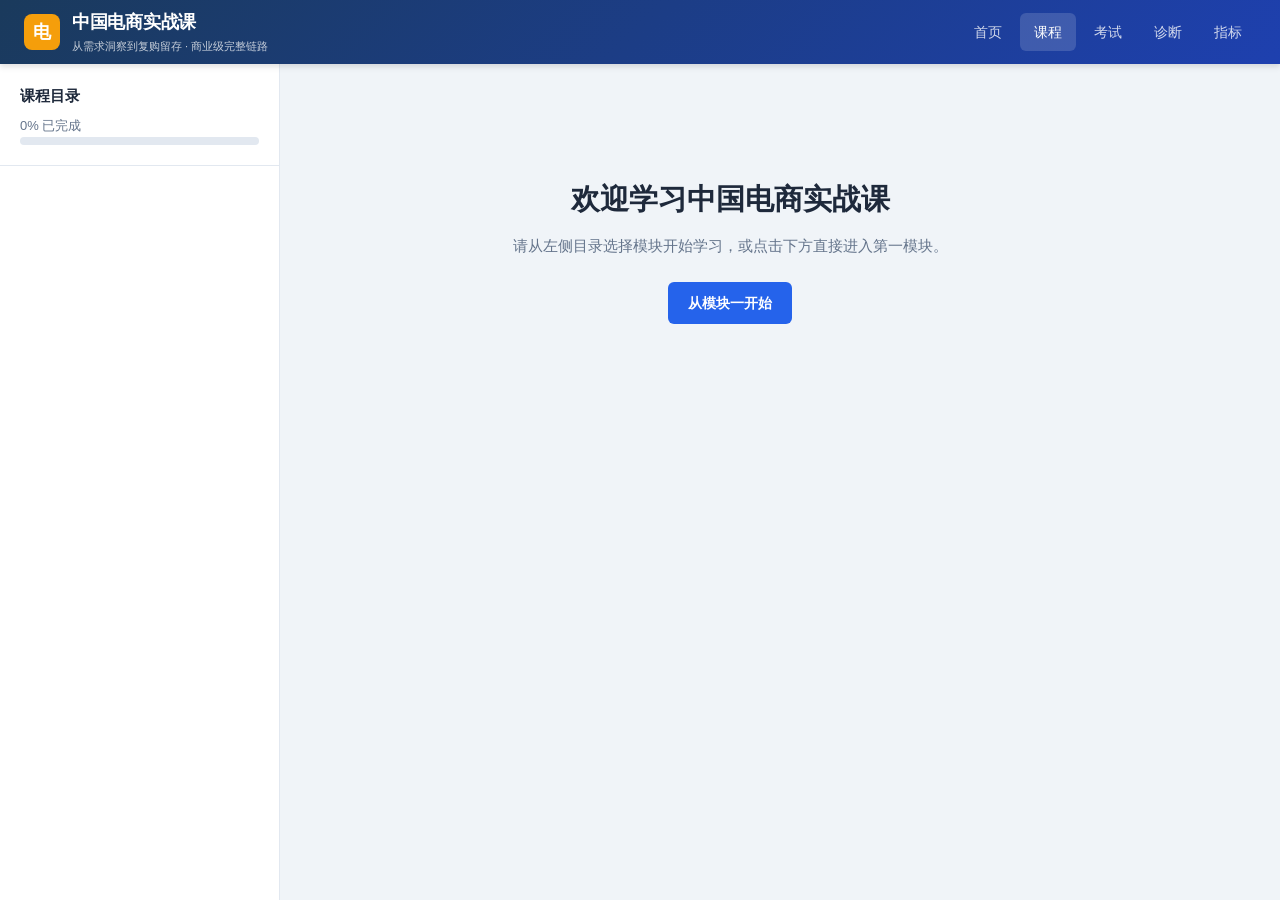
==== course.html @ 891963c9 "Initial commit: 中国电商实战课 v3 - 5页静态网站（首页/课程/考试/诊断/指标速查） - 10模块完整课程，覆盖需求洞察到复购留存 - 160道题库，三级难度，自适应考试系统 -" ====
<!DOCTYPE html>
<html lang="zh-CN">
<head>
<meta charset="UTF-8">
<meta name="viewport" content="width=device-width, initial-scale=1.0">
<title>课程内容 — 中国电商实战课</title>
<link rel="stylesheet" href="css/styles.css">
</head>
<body>

<header id="header">
  <div class="logo">
    <div class="logo-icon">电</div>
    <div>
      <h1>中国电商实战课</h1>
      <div class="tagline">从需求洞察到复购留存 · 商业级完整链路</div>
    </div>
  </div>
  <nav class="nav">
    <a href="index.html" class="nav-link">首页</a>
    <a href="course.html" class="nav-link active">课程</a>
    <a href="exam.html" class="nav-link">考试</a>
    <a href="diagnose.html" class="nav-link">诊断</a>
    <a href="metrics.html" class="nav-link">指标</a>
  </nav>
</header>

<div class="course-layout">
  <!-- SIDEBAR -->
  <aside class="course-sidebar" id="sidebar">
    <div class="sidebar-header">
      <h3>课程目录</h3>
      <div class="sidebar-progress">
        <span class="global-progress-num">0%</span> 已完成
        <div class="progress-bar-wrap"><div class="progress-bar-fill global-progress-bar" style="width:0%"></div></div>
      </div>
    </div>
    <div id="toc-list" class="toc-list"></div>
  </aside>

  <!-- MAIN CONTENT -->
  <main class="course-main" id="course-main">
    <div id="content-area">
      <!-- JS will render content here -->
      <div class="welcome-screen">
        <h2>欢迎学习中国电商实战课</h2>
        <p>请从左侧目录选择模块开始学习，或点击下方直接进入第一模块。</p>
        <a href="course.html?module=1" class="btn-primary">从模块一开始</a>
      </div>
    </div>
  </main>
</div>

<script src="js/courseData.js"></script>
<script src="js/examData.js"></script>
<script src="js/app.js"></script>
<script>
// ── TOC 渲染 ─────────────────────────────────────────────
function renderTOC(activeModuleId, activeSectionIdx) {
  const p = loadProgress();
  const toc = document.getElementById('toc-list');
  if (!toc) return;
  toc.innerHTML = getAllModules().map(m => {
    const pct = getModuleProgress(m.id);
    const isActive = m.id === activeModuleId;
    const isWeak = p.weakModules.includes(m.id);
    return `
    <div class="toc-module ${isActive ? 'active' : ''}">
      <div class="toc-module-header" onclick="loadModule(${m.id})">
        <span class="toc-icon">${m.icon}</span>
        <span class="toc-title">模块${m.id}：${m.title}</span>
        ${isWeak ? '<span class="toc-badge-weak">弱</span>' : ''}
        ${pct === 100 ? '<span class="toc-badge-done">✓</span>' : `<span class="toc-pct">${pct}%</span>`}
      </div>
      ${isActive ? `
      <div class="toc-sections">
        ${m.sections.map((s, i) => {
          const read = p.sectionsRead[`${m.id}-${i}`];
          return `<div class="toc-section ${i === activeSectionIdx ? 'active' : ''} ${read ? 'read' : ''}" onclick="loadSection(${m.id}, ${i})">
            ${read ? '✓' : '○'} ${s.title}
          </div>`;
        }).join('')}
      </div>` : ''}
    </div>`;
  }).join('');
}

// ── 模块渲染 ──────────────────────────────────────────────
function loadModule(moduleId, sectionIdx = 0) {
  const m = getModule(moduleId);
  if (!m) return;
  history.pushState({}, '', `course.html?module=${moduleId}&section=${sectionIdx}`);
  loadSection(moduleId, sectionIdx);
}

function loadSection(moduleId, sectionIdx) {
  const m = getModule(moduleId);
  if (!m) return;
  history.pushState({}, '', `course.html?module=${moduleId}&section=${sectionIdx}`);
  const section = m.sections[sectionIdx];
  if (!section) return;

  markSectionRead(moduleId, sectionIdx);
  renderTOC(moduleId, sectionIdx);

  const p = loadProgress();
  const prevSec = sectionIdx > 0 ? sectionIdx - 1 : null;
  const nextSec = sectionIdx < m.sections.length - 1 ? sectionIdx + 1 : null;
  const prevMod = moduleId > 1 ? moduleId - 1 : null;
  const nextMod = moduleId < 10 ? moduleId + 1 : null;

  const area = document.getElementById('content-area');
  area.innerHTML = `
    <div class="module-breadcrumb">
      <a href="index.html">首页</a> › <span onclick="loadModule(${moduleId})" style="cursor:pointer">${m.icon} 模块${moduleId}：${m.title}</span> › ${section.title}
    </div>

    <div class="module-header" style="border-left:4px solid ${m.color}">
      <h1>${m.icon} 模块${m.id}：${m.title}</h1>
      <p class="module-summary">${m.summary}</p>
      <div class="module-meta">
        <span>⏱ ${m.estimatedMinutes}分钟</span>
        <span>📋 ${m.sections.length}节</span>
        <span>进度：${getModuleProgress(moduleId)}%</span>
      </div>
    </div>

    <div class="section-nav-tabs">
      ${m.sections.map((s, i) => `
        <button class="section-tab ${i === sectionIdx ? 'active' : ''} ${p.sectionsRead[moduleId+'-'+i] ? 'read' : ''}"
          onclick="loadSection(${moduleId}, ${i})">${i+1}. ${s.title.split('：').pop() || s.title}</button>
      `).join('')}
    </div>

    <div class="section-content">
      <h2 class="section-heading">${section.title}</h2>
      ${section.content}
    </div>

    ${m.keyMetrics && sectionIdx === m.sections.length - 1 ? `
    <div class="module-metrics">
      <h3>📊 本模块关键指标</h3>
      <div class="metrics-grid">
        ${m.keyMetrics.map(metric => `
          <div class="metric-card">
            <div class="metric-name">${metric.name}</div>
            <div class="metric-benchmark">${metric.benchmark}</div>
            <div class="metric-meaning">${metric.meaning}</div>
          </div>`).join('')}
      </div>
    </div>

    <div class="module-pitfalls">
      <h3>⚠️ 常见误区</h3>
      <ul>
        ${m.pitfalls.map(p => `<li>${p}</li>`).join('')}
      </ul>
    </div>` : ''}

    <div class="section-footer">
      <div class="nav-prev">
        ${prevSec !== null
          ? `<button class="btn-secondary" onclick="loadSection(${moduleId}, ${prevSec})">← ${m.sections[prevSec].title}</button>`
          : prevMod !== null
          ? `<button class="btn-secondary" onclick="loadModule(${prevMod})">← 模块${prevMod}</button>`
          : ''}
      </div>
      <div class="nav-next">
        ${nextSec !== null
          ? `<button class="btn-primary" onclick="loadSection(${moduleId}, ${nextSec})">${m.sections[nextSec].title} →</button>`
          : nextMod !== null
          ? `<button class="btn-primary" onclick="loadModule(${nextMod})">模块${nextMod} →</button>`
          : `<a href="exam.html" class="btn-accent">课程学完了！去考试 →</a>`}
      </div>
    </div>`;

  window.scrollTo(0, 0);
}

// ── 初始化 ────────────────────────────────────────────────
document.addEventListener('DOMContentLoaded', () => {
  const params = new URLSearchParams(window.location.search);
  const moduleId = parseInt(params.get('module')) || null;
  const sectionIdx = parseInt(params.get('section')) || 0;

  if (moduleId) {
    loadSection(moduleId, sectionIdx);
  } else {
    renderTOC(null, null);
  }
});
</script>
</body>
</html>
---- css/styles.css ----
/* ===== BASE RESET & VARIABLES ===== */
:root {
  --primary: #1a3a5c;
  --primary-light: #2563eb;
  --accent: #f59e0b;
  --accent2: #10b981;
  --bg: #f0f4f8;
  --surface: #ffffff;
  --surface2: #f8fafc;
  --border: #e2e8f0;
  --text: #1e293b;
  --text-muted: #64748b;
  --text-light: #94a3b8;
  --danger: #ef4444;
  --success: #10b981;
  --warning: #f59e0b;
  --shadow: 0 1px 3px rgba(0,0,0,0.1), 0 1px 2px rgba(0,0,0,0.06);
  --shadow-md: 0 4px 6px rgba(0,0,0,0.07), 0 2px 4px rgba(0,0,0,0.05);
  --shadow-lg: 0 10px 15px rgba(0,0,0,0.1), 0 4px 6px rgba(0,0,0,0.05);
  --radius: 10px;
  --radius-sm: 6px;
  --radius-lg: 16px;
  --font: -apple-system, 'PingFang SC', 'Microsoft YaHei', 'Noto Sans SC', sans-serif;
  --mono: 'Cascadia Code', 'Fira Code', Consolas, monospace;
}

* { box-sizing: border-box; margin: 0; padding: 0; }

body {
  font-family: var(--font);
  background: var(--bg);
  color: var(--text);
  font-size: 15px;
  line-height: 1.6;
  min-height: 100vh;
}

/* ===== HEADER ===== */
#header {
  background: linear-gradient(135deg, var(--primary) 0%, #1e40af 100%);
  color: #fff;
  padding: 0 24px;
  display: flex;
  align-items: center;
  justify-content: space-between;
  height: 64px;
  box-shadow: var(--shadow-md);
  position: sticky;
  top: 0;
  z-index: 100;
}

#header .logo {
  display: flex;
  align-items: center;
  gap: 12px;
}

#header .logo-icon {
  width: 36px; height: 36px;
  background: var(--accent);
  border-radius: 8px;
  display: flex; align-items: center; justify-content: center;
  font-size: 18px;
  font-weight: 900;
  color: #fff;
}

#header h1 {
  font-size: 18px;
  font-weight: 700;
  letter-spacing: -0.3px;
}

#header .tagline {
  font-size: 11px;
  opacity: 0.75;
  margin-top: 1px;
}

/* ===== NAV TABS ===== */
#nav-tabs {
  background: var(--surface);
  border-bottom: 2px solid var(--border);
  display: flex;
  padding: 0 24px;
  gap: 4px;
  overflow-x: auto;
  scrollbar-width: none;
  position: sticky;
  top: 64px;
  z-index: 90;
  box-shadow: var(--shadow);
}

#nav-tabs::-webkit-scrollbar { display: none; }

.nav-tab {
  padding: 14px 20px;
  cursor: pointer;
  font-size: 14px;
  font-weight: 500;
  color: var(--text-muted);
  border-bottom: 2px solid transparent;
  margin-bottom: -2px;
  white-space: nowrap;
  transition: color 0.2s, border-color 0.2s;
  display: flex;
  align-items: center;
  gap: 7px;
}

.nav-tab:hover { color: var(--primary-light); }
.nav-tab.active {
  color: var(--primary-light);
  border-bottom-color: var(--primary-light);
  font-weight: 600;
}

/* ===== MAIN CONTENT ===== */
#content {
  max-width: 1200px;
  margin: 0 auto;
  padding: 28px 24px;
}

.tab-panel { display: none; }
.tab-panel.active { display: block; }

/* ===== CARDS ===== */
.card {
  background: var(--surface);
  border-radius: var(--radius);
  border: 1px solid var(--border);
  box-shadow: var(--shadow);
  padding: 24px;
  margin-bottom: 20px;
}

.card-sm { padding: 16px; }
.card-lg { padding: 32px; }

/* ===== COURSE GRID ===== */
.module-grid {
  display: grid;
  grid-template-columns: repeat(auto-fill, minmax(320px, 1fr));
  gap: 20px;
  margin-bottom: 32px;
}

.module-card {
  background: var(--surface);
  border-radius: var(--radius-lg);
  border: 1px solid var(--border);
  box-shadow: var(--shadow);
  cursor: pointer;
  transition: transform 0.18s, box-shadow 0.18s, border-color 0.18s;
  overflow: hidden;
}

.module-card:hover {
  transform: translateY(-2px);
  box-shadow: var(--shadow-lg);
  border-color: #93c5fd;
}

.module-card.completed { border-color: var(--success); }

.module-card-header {
  padding: 20px 22px 16px;
  display: flex;
  align-items: flex-start;
  gap: 14px;
}

.module-icon {
  width: 48px; height: 48px;
  border-radius: 12px;
  display: flex; align-items: center; justify-content: center;
  font-size: 22px;
  flex-shrink: 0;
}

.module-meta { flex: 1; }
.module-num {
  font-size: 11px; font-weight: 600;
  text-transform: uppercase;
  letter-spacing: 0.8px;
  margin-bottom: 3px;
}
.module-title {
  font-size: 16px; font-weight: 700;
  line-height: 1.35;
  color: var(--text);
  margin-bottom: 6px;
}
.module-desc {
  font-size: 12.5px;
  color: var(--text-muted);
  line-height: 1.5;
}

.module-card-footer {
  padding: 12px 22px 16px;
  border-top: 1px solid var(--border);
  display: flex;
  align-items: center;
  justify-content: space-between;
}

.module-tags { display: flex; gap: 6px; flex-wrap: wrap; }
.tag {
  background: #eff6ff;
  color: #1d4ed8;
  font-size: 11px;
  font-weight: 500;
  padding: 2px 8px;
  border-radius: 20px;
  border: 1px solid #bfdbfe;
}

.progress-ring-wrap {
  display: flex; align-items: center; gap: 6px;
  font-size: 12px; color: var(--text-muted);
}

/* ===== COURSE READER ===== */
#course-reader {
  display: none;
}

#course-reader.open { display: block; }

.reader-nav {
  display: flex;
  align-items: center;
  gap: 12px;
  margin-bottom: 20px;
}

.btn-back {
  background: none;
  border: 1px solid var(--border);
  border-radius: var(--radius-sm);
  padding: 7px 14px;
  cursor: pointer;
  font-size: 13px;
  color: var(--text-muted);
  display: flex; align-items: center; gap: 6px;
  transition: all 0.2s;
}
.btn-back:hover {
  background: var(--bg);
  color: var(--text);
}

.reader-breadcrumb {
  font-size: 13px;
  color: var(--text-muted);
}

.reader-main {
  display: grid;
  grid-template-columns: 260px 1fr;
  gap: 24px;
}

.reader-sidebar {
  background: var(--surface);
  border-radius: var(--radius);
  border: 1px solid var(--border);
  padding: 16px;
  height: fit-content;
  position: sticky;
  top: 140px;
}

.reader-sidebar h3 {
  font-size: 12px;
  text-transform: uppercase;
  letter-spacing: 0.8px;
  color: var(--text-light);
  margin-bottom: 12px;
  font-weight: 600;
}

.sidebar-section {
  padding: 8px 10px;
  border-radius: var(--radius-sm);
  cursor: pointer;
  font-size: 13.5px;
  color: var(--text-muted);
  transition: all 0.15s;
  margin-bottom: 2px;
}

.sidebar-section:hover { background: var(--bg); color: var(--text); }
.sidebar-section.active {
  background: #eff6ff;
  color: var(--primary-light);
  font-weight: 600;
}

.reader-content {
  background: var(--surface);
  border-radius: var(--radius);
  border: 1px solid var(--border);
  padding: 32px 36px;
  min-height: 600px;
}

/* ===== CONTENT TYPOGRAPHY ===== */
.content-section { display: none; }
.content-section.active { display: block; }

.content-section h2 {
  font-size: 22px;
  font-weight: 800;
  color: var(--primary);
  margin-bottom: 8px;
  line-height: 1.3;
}

.content-section .section-lead {
  font-size: 15px;
  color: var(--text-muted);
  margin-bottom: 24px;
  padding-bottom: 20px;
  border-bottom: 1px solid var(--border);
  line-height: 1.7;
}

.content-section h3 {
  font-size: 17px;
  font-weight: 700;
  color: var(--text);
  margin: 28px 0 12px;
  display: flex;
  align-items: center;
  gap: 8px;
}

.content-section h3::before {
  content: '';
  width: 4px; height: 18px;
  background: var(--primary-light);
  border-radius: 2px;
  flex-shrink: 0;
}

.content-section h4 {
  font-size: 15px;
  font-weight: 600;
  color: var(--text);
  margin: 20px 0 8px;
}

.content-section p {
  color: var(--text);
  line-height: 1.75;
  margin-bottom: 14px;
}

.content-section ul, .content-section ol {
  padding-left: 20px;
  margin-bottom: 16px;
}

.content-section li {
  margin-bottom: 7px;
  line-height: 1.65;
  color: var(--text);
}

.content-section strong { color: var(--primary); font-weight: 600; }

/* ===== KPI TABLE ===== */
.kpi-table {
  width: 100%;
  border-collapse: separate;
  border-spacing: 0;
  border-radius: var(--radius);
  overflow: hidden;
  border: 1px solid var(--border);
  margin: 20px 0;
  font-size: 13.5px;
}

.kpi-table th {
  background: var(--primary);
  color: #fff;
  padding: 10px 14px;
  text-align: left;
  font-weight: 600;
  font-size: 12px;
  text-transform: uppercase;
  letter-spacing: 0.5px;
}

.kpi-table td {
  padding: 10px 14px;
  border-bottom: 1px solid var(--border);
  vertical-align: top;
  line-height: 1.5;
}

.kpi-table tr:last-child td { border-bottom: none; }
.kpi-table tr:nth-child(even) td { background: var(--surface2); }
.kpi-table tr:hover td { background: #eff6ff; }

/* ===== CALLOUT BOXES ===== */
.callout {
  border-radius: var(--radius);
  padding: 16px 18px;
  margin: 20px 0;
  display: flex;
  gap: 12px;
  border-left: 4px solid;
}

.callout-icon { font-size: 18px; flex-shrink: 0; margin-top: 1px; }

.callout.info { background: #eff6ff; border-color: var(--primary-light); }
.callout.info .callout-title { color: #1d4ed8; }
.callout.warning { background: #fffbeb; border-color: var(--accent); }
.callout.warning .callout-title { color: #92400e; }
.callout.success { background: #f0fdf4; border-color: var(--success); }
.callout.success .callout-title { color: #065f46; }
.callout.danger { background: #fef2f2; border-color: var(--danger); }
.callout.danger .callout-title { color: #991b1b; }

.callout-title { font-weight: 700; font-size: 14px; margin-bottom: 4px; }
.callout-body { font-size: 13.5px; line-height: 1.6; color: var(--text); }

/* ===== PLATFORM COMPARE ===== */
.platform-grid {
  display: grid;
  grid-template-columns: repeat(3, 1fr);
  gap: 14px;
  margin: 20px 0;
}

.platform-card {
  border-radius: var(--radius);
  border: 1px solid var(--border);
  padding: 16px;
  background: var(--surface2);
}

.platform-card-header {
  display: flex;
  align-items: center;
  gap: 10px;
  margin-bottom: 12px;
}

.platform-logo {
  width: 36px; height: 36px;
  border-radius: 8px;
  display: flex; align-items: center; justify-content: center;
  font-size: 18px;
}

.platform-name { font-size: 14px; font-weight: 700; }
.platform-sub { font-size: 11px; color: var(--text-muted); }

.platform-stat-row {
  display: flex;
  justify-content: space-between;
  font-size: 12.5px;
  padding: 4px 0;
  border-bottom: 1px solid var(--border);
}
.platform-stat-row:last-child { border-bottom: none; }
.stat-label { color: var(--text-muted); }
.stat-value { font-weight: 600; color: var(--text); }

/* ===== FORMULA BLOCK ===== */
.formula-block {
  background: #0f172a;
  border-radius: var(--radius);
  padding: 16px 20px;
  margin: 16px 0;
  overflow-x: auto;
}

.formula-block code {
  font-family: var(--mono);
  font-size: 13px;
  color: #93c5fd;
  line-height: 1.7;
  display: block;
}

.formula-block .comment { color: #64748b; }
.formula-block .keyword { color: #c084fc; }
.formula-block .number { color: #34d399; }
.formula-block .string { color: #fbbf24; }

/* ===== CHAIN DIAGRAM ===== */
.chain-diagram {
  display: flex;
  align-items: stretch;
  gap: 0;
  margin: 24px 0;
  overflow-x: auto;
  padding-bottom: 4px;
}

.chain-step {
  flex: 1;
  min-width: 130px;
  display: flex;
  flex-direction: column;
  align-items: center;
}

.chain-step-box {
  background: linear-gradient(135deg, var(--primary) 0%, #2563eb 100%);
  color: #fff;
  border-radius: var(--radius-sm);
  padding: 12px 10px;
  text-align: center;
  width: 100%;
  font-size: 12.5px;
  font-weight: 600;
  cursor: pointer;
  transition: all 0.2s;
  position: relative;
}

.chain-step-box:hover { transform: translateY(-2px); filter: brightness(1.1); }
.chain-step-box.active { background: linear-gradient(135deg, var(--accent) 0%, #f97316 100%); }

.chain-arrow {
  color: var(--text-light);
  font-size: 20px;
  padding: 0 2px;
  display: flex;
  align-items: center;
}

.chain-step-label {
  font-size: 11px;
  color: var(--text-muted);
  margin-top: 6px;
  text-align: center;
}

/* ===== EXAM SECTION ===== */
#exam-panel { max-width: 860px; margin: 0 auto; }

.exam-setup {
  background: var(--surface);
  border-radius: var(--radius-lg);
  border: 1px solid var(--border);
  padding: 36px;
  text-align: center;
}

.exam-setup h2 {
  font-size: 26px;
  font-weight: 800;
  color: var(--primary);
  margin-bottom: 10px;
}

.exam-setup p {
  color: var(--text-muted);
  font-size: 15px;
  margin-bottom: 28px;
  max-width: 500px;
  margin-left: auto;
  margin-right: auto;
}

.topic-picker {
  display: grid;
  grid-template-columns: repeat(4, 1fr);
  gap: 10px;
  margin-bottom: 28px;
  text-align: left;
}

.topic-pill {
  background: var(--surface2);
  border: 2px solid var(--border);
  border-radius: var(--radius);
  padding: 10px 12px;
  cursor: pointer;
  transition: all 0.18s;
  font-size: 13px;
  color: var(--text);
}

.topic-pill:hover { border-color: #93c5fd; background: #eff6ff; }
.topic-pill.selected {
  border-color: var(--primary-light);
  background: #eff6ff;
  color: var(--primary-light);
  font-weight: 600;
}

.topic-pill-icon { font-size: 18px; margin-bottom: 4px; }
.topic-pill-name { font-weight: 600; font-size: 12.5px; }
.topic-pill-count { font-size: 11px; color: var(--text-muted); }

.exam-options {
  display: flex;
  align-items: center;
  justify-content: center;
  gap: 20px;
  margin-bottom: 28px;
  flex-wrap: wrap;
}

.exam-options label {
  display: flex;
  align-items: center;
  gap: 7px;
  font-size: 13.5px;
  color: var(--text-muted);
  cursor: pointer;
}

/* ===== EXAM ACTIVE ===== */
.exam-active { display: none; }
.exam-active.visible { display: block; }

.exam-header {
  background: var(--surface);
  border-radius: var(--radius);
  border: 1px solid var(--border);
  padding: 16px 22px;
  margin-bottom: 16px;
  display: flex;
  align-items: center;
  justify-content: space-between;
  gap: 20px;
}

.exam-progress-bar {
  flex: 1;
  height: 6px;
  background: var(--border);
  border-radius: 3px;
  overflow: hidden;
}

.exam-progress-fill {
  height: 100%;
  background: linear-gradient(90deg, var(--primary-light), var(--accent2));
  border-radius: 3px;
  transition: width 0.4s ease;
}

.exam-stats {
  display: flex;
  gap: 20px;
  font-size: 13px;
  color: var(--text-muted);
  flex-shrink: 0;
}

.exam-stat-value { font-weight: 700; color: var(--text); }

.question-card {
  background: var(--surface);
  border-radius: var(--radius-lg);
  border: 1px solid var(--border);
  box-shadow: var(--shadow-md);
  overflow: hidden;
}

.question-meta {
  background: var(--surface2);
  border-bottom: 1px solid var(--border);
  padding: 12px 24px;
  display: flex;
  align-items: center;
  gap: 14px;
  font-size: 12.5px;
  color: var(--text-muted);
}

.q-badge {
  background: var(--primary);
  color: #fff;
  padding: 2px 10px;
  border-radius: 20px;
  font-size: 11px;
  font-weight: 600;
}

.difficulty-dots {
  display: flex;
  gap: 3px;
}

.difficulty-dot {
  width: 7px; height: 7px;
  border-radius: 50%;
  background: var(--border);
}

.difficulty-dot.filled { background: var(--accent); }

.question-body { padding: 28px 28px 20px; }

.question-text {
  font-size: 17px;
  font-weight: 600;
  color: var(--text);
  line-height: 1.6;
  margin-bottom: 24px;
}

.options-list { list-style: none; }

.option-item {
  border: 2px solid var(--border);
  border-radius: var(--radius);
  padding: 13px 18px;
  margin-bottom: 10px;
  cursor: pointer;
  display: flex;
  align-items: flex-start;
  gap: 12px;
  transition: all 0.18s;
  font-size: 14px;
  line-height: 1.55;
}

.option-item:hover { border-color: #93c5fd; background: #f8faff; }

.option-item.selected {
  border-color: var(--primary-light);
  background: #eff6ff;
}

.option-item.correct {
  border-color: var(--success);
  background: #f0fdf4;
}

.option-item.wrong {
  border-color: var(--danger);
  background: #fef2f2;
}

.option-letter {
  width: 26px; height: 26px;
  border-radius: 50%;
  border: 2px solid var(--border);
  display: flex; align-items: center; justify-content: center;
  font-size: 12px;
  font-weight: 700;
  flex-shrink: 0;
  transition: all 0.18s;
}

.option-item:hover .option-letter { border-color: var(--primary-light); color: var(--primary-light); }
.option-item.selected .option-letter { border-color: var(--primary-light); background: var(--primary-light); color: #fff; }
.option-item.correct .option-letter { border-color: var(--success); background: var(--success); color: #fff; }
.option-item.wrong .option-letter { border-color: var(--danger); background: var(--danger); color: #fff; }

.question-actions {
  padding: 0 28px 24px;
  display: flex;
  gap: 12px;
  align-items: center;
}

.btn {
  padding: 10px 22px;
  border-radius: var(--radius-sm);
  border: none;
  cursor: pointer;
  font-size: 14px;
  font-weight: 600;
  transition: all 0.18s;
  display: flex;
  align-items: center;
  gap: 6px;
}

.btn-primary {
  background: var(--primary-light);
  color: #fff;
}
.btn-primary:hover { background: #1d4ed8; }
.btn-primary:disabled { opacity: 0.5; cursor: not-allowed; }

.btn-secondary {
  background: var(--bg);
  color: var(--text);
  border: 1px solid var(--border);
}
.btn-secondary:hover { background: var(--border); }

.btn-success { background: var(--success); color: #fff; }
.btn-success:hover { background: #059669; }

.btn-lg { padding: 14px 32px; font-size: 16px; }
.btn-xl { padding: 16px 40px; font-size: 17px; }

.explanation-box {
  margin: 0 28px 24px;
  background: #fffbeb;
  border-radius: var(--radius);
  border: 1px solid #fde68a;
  padding: 16px 18px;
  font-size: 13.5px;
  line-height: 1.65;
  color: var(--text);
  display: none;
}
.explanation-box.visible { display: block; }
.explanation-box strong { color: #92400e; }

/* ===== EXAM RESULT ===== */
.exam-result { display: none; text-align: center; }
.exam-result.visible { display: block; }

.result-score-ring {
  width: 160px; height: 160px;
  margin: 0 auto 24px;
  position: relative;
  display: flex;
  align-items: center;
  justify-content: center;
}

.result-score-ring svg {
  position: absolute;
  top: 0; left: 0;
  transform: rotate(-90deg);
}

.result-score-center {
  font-size: 40px;
  font-weight: 900;
  color: var(--primary);
}

.result-score-label {
  font-size: 14px;
  color: var(--text-muted);
  margin-top: 4px;
}

.result-breakdown {
  display: grid;
  grid-template-columns: repeat(3, 1fr);
  gap: 14px;
  margin: 28px 0;
  text-align: center;
}

.result-stat {
  background: var(--surface2);
  border-radius: var(--radius);
  padding: 16px;
  border: 1px solid var(--border);
}

.result-stat-value { font-size: 28px; font-weight: 800; color: var(--primary); }
.result-stat-label { font-size: 12px; color: var(--text-muted); margin-top: 3px; }

.topic-mastery-bars { margin: 24px 0; text-align: left; }

.mastery-bar-row {
  display: flex;
  align-items: center;
  gap: 12px;
  margin-bottom: 12px;
}

.mastery-bar-label { width: 140px; font-size: 13px; color: var(--text); flex-shrink: 0; }

.mastery-bar-track {
  flex: 1;
  height: 10px;
  background: var(--border);
  border-radius: 5px;
  overflow: hidden;
}

.mastery-bar-fill {
  height: 100%;
  border-radius: 5px;
  transition: width 1s ease;
}

.mastery-bar-pct { width: 40px; text-align: right; font-size: 13px; font-weight: 600; color: var(--text); }

/* ===== PROGRESS PANEL ===== */
.progress-overview {
  display: grid;
  grid-template-columns: repeat(4, 1fr);
  gap: 16px;
  margin-bottom: 28px;
}

.stat-card {
  background: var(--surface);
  border-radius: var(--radius);
  border: 1px solid var(--border);
  padding: 20px;
  text-align: center;
}

.stat-card-value { font-size: 36px; font-weight: 900; color: var(--primary); }
.stat-card-label { font-size: 12.5px; color: var(--text-muted); margin-top: 4px; }
.stat-card-trend { font-size: 11px; color: var(--success); margin-top: 4px; }

.ability-gauge {
  background: var(--surface);
  border-radius: var(--radius);
  border: 1px solid var(--border);
  padding: 28px;
  margin-bottom: 20px;
  text-align: center;
}

.gauge-label { font-size: 14px; color: var(--text-muted); margin-bottom: 16px; }

.elo-display {
  font-size: 56px;
  font-weight: 900;
  color: var(--primary);
  margin-bottom: 6px;
}

.elo-rank {
  display: inline-block;
  padding: 3px 14px;
  border-radius: 20px;
  font-size: 13px;
  font-weight: 700;
  margin-bottom: 16px;
}

/* ===== DIAGNOSTIC PANEL ===== */
.diagnostic-intro {
  background: linear-gradient(135deg, var(--primary) 0%, #1e40af 100%);
  color: #fff;
  border-radius: var(--radius-lg);
  padding: 32px;
  margin-bottom: 24px;
}

.diagnostic-intro h2 { font-size: 24px; font-weight: 800; margin-bottom: 8px; }
.diagnostic-intro p { opacity: 0.85; font-size: 15px; }

.diagnostic-form {
  background: var(--surface);
  border-radius: var(--radius);
  border: 1px solid var(--border);
  padding: 28px;
  margin-bottom: 20px;
}

.diag-question { margin-bottom: 24px; }
.diag-question label {
  display: block;
  font-weight: 600;
  font-size: 14.5px;
  color: var(--text);
  margin-bottom: 10px;
}

.diag-options {
  display: grid;
  grid-template-columns: repeat(2, 1fr);
  gap: 8px;
}

.diag-option {
  border: 2px solid var(--border);
  border-radius: var(--radius-sm);
  padding: 10px 14px;
  cursor: pointer;
  font-size: 13.5px;
  color: var(--text-muted);
  transition: all 0.18s;
  display: flex;
  align-items: center;
  gap: 8px;
}

.diag-option:hover { border-color: #93c5fd; color: var(--text); }
.diag-option.selected { border-color: var(--primary-light); background: #eff6ff; color: var(--primary-light); font-weight: 600; }

/* ===== DIAGNOSTIC RESULT ===== */
.diagnosis-result {
  background: var(--surface);
  border-radius: var(--radius-lg);
  border: 2px solid var(--primary-light);
  padding: 28px;
  display: none;
}

.diagnosis-result.visible { display: block; }

.diagnosis-result h3 { font-size: 20px; font-weight: 800; color: var(--primary); margin-bottom: 4px; }
.diagnosis-result .diag-stage { color: var(--primary-light); font-weight: 600; margin-bottom: 16px; }

.diag-findings { list-style: none; margin-bottom: 20px; }
.diag-findings li {
  padding: 8px 0;
  border-bottom: 1px solid var(--border);
  font-size: 14px;
  display: flex;
  gap: 8px;
  align-items: flex-start;
}
.diag-findings li::before { content: '▸'; color: var(--danger); flex-shrink: 0; }

.diag-recommendations { }
.diag-recommendations h4 { font-size: 15px; font-weight: 700; color: var(--text); margin-bottom: 12px; }
.rec-item {
  background: #f0fdf4;
  border-left: 3px solid var(--success);
  padding: 10px 14px;
  margin-bottom: 8px;
  border-radius: 0 var(--radius-sm) var(--radius-sm) 0;
  font-size: 13.5px;
}

/* ===== MISC UTILITIES ===== */
.flex { display: flex; }
.flex-center { display: flex; align-items: center; justify-content: center; }
.gap-sm { gap: 8px; }
.gap-md { gap: 16px; }
.text-center { text-align: center; }
.text-muted { color: var(--text-muted); }
.text-sm { font-size: 13px; }
.font-bold { font-weight: 700; }
.mt-4 { margin-top: 4px; }
.mt-8 { margin-top: 8px; }
.mt-16 { margin-top: 16px; }
.mt-24 { margin-top: 24px; }
.mb-16 { margin-bottom: 16px; }
.mb-24 { margin-bottom: 24px; }

.page-title {
  font-size: 24px;
  font-weight: 800;
  color: var(--primary);
  margin-bottom: 6px;
}

.page-subtitle {
  font-size: 14.5px;
  color: var(--text-muted);
  margin-bottom: 28px;
}

.section-title {
  font-size: 18px;
  font-weight: 700;
  color: var(--text);
  margin-bottom: 16px;
  display: flex;
  align-items: center;
  gap: 8px;
}

.badge {
  display: inline-flex;
  align-items: center;
  padding: 2px 10px;
  border-radius: 20px;
  font-size: 12px;
  font-weight: 600;
}

.badge-blue { background: #dbeafe; color: #1d4ed8; }
.badge-green { background: #d1fae5; color: #065f46; }
.badge-yellow { background: #fef3c7; color: #92400e; }
.badge-red { background: #fee2e2; color: #991b1b; }

.empty-state {
  text-align: center;
  padding: 48px 24px;
  color: var(--text-muted);
}
.empty-state-icon { font-size: 48px; margin-bottom: 14px; }
.empty-state-title { font-size: 18px; font-weight: 700; color: var(--text); margin-bottom: 6px; }
.empty-state-desc { font-size: 14px; }

/* ===== KNOWLEDGE MAP ===== */
.knowledge-map {
  display: grid;
  grid-template-columns: repeat(4, 1fr);
  gap: 12px;
  margin: 20px 0;
}

.km-node {
  background: var(--surface2);
  border-radius: var(--radius);
  border: 2px solid var(--border);
  padding: 14px;
  text-align: center;
  position: relative;
  transition: all 0.2s;
}

.km-node.mastered { border-color: var(--success); background: #f0fdf4; }
.km-node.learning { border-color: var(--accent); background: #fffbeb; }
.km-node.locked { opacity: 0.55; }

.km-node-icon { font-size: 24px; margin-bottom: 6px; }
.km-node-title { font-size: 13px; font-weight: 600; }
.km-node-score { font-size: 11px; color: var(--text-muted); margin-top: 3px; }
.km-node-badge {
  position: absolute;
  top: -8px; right: -8px;
  width: 20px; height: 20px;
  border-radius: 50%;
  font-size: 11px;
  display: flex; align-items: center; justify-content: center;
  font-weight: 700;
}

/* ===== ANIMATIONS ===== */
@keyframes fadeInUp {
  from { opacity: 0; transform: translateY(16px); }
  to { opacity: 1; transform: translateY(0); }
}

.animate-in { animation: fadeInUp 0.3s ease; }

@keyframes pulse {
  0%, 100% { opacity: 1; }
  50% { opacity: 0.6; }
}

.pulsing { animation: pulse 1.5s ease infinite; }

/* ===== RESPONSIVE ===== */
@media (max-width: 900px) {
  .reader-main { grid-template-columns: 1fr; }
  .reader-sidebar { position: static; }
  .topic-picker { grid-template-columns: repeat(2, 1fr); }
  .platform-grid { grid-template-columns: repeat(2, 1fr); }
  .progress-overview { grid-template-columns: repeat(2, 1fr); }
  .result-breakdown { grid-template-columns: 1fr 1fr; }
  .knowledge-map { grid-template-columns: repeat(2, 1fr); }
}

@media (max-width: 600px) {
  #content { padding: 16px; }
  .module-grid { grid-template-columns: 1fr; }
  .platform-grid { grid-template-columns: 1fr; }
  .topic-picker { grid-template-columns: 1fr 1fr; }
  .diag-options { grid-template-columns: 1fr; }
  .chain-diagram { flex-wrap: wrap; }
}

/* ===== NEW LAYOUT STYLES ===== */

/* Nav */
.nav { display:flex; gap:4px; }
.nav-link { color:rgba(255,255,255,0.8); text-decoration:none; padding:8px 14px; border-radius:var(--radius-sm); font-size:14px; font-weight:500; transition:background 0.2s; }
.nav-link:hover,.nav-link.active { background:rgba(255,255,255,0.15); color:#fff; }

/* Hero */
.hero { background:linear-gradient(135deg,var(--primary) 0%,#1e40af 60%,#4f46e5 100%); color:#fff; padding:64px 24px 48px; text-align:center; }
.hero-content h2 { font-size:2rem; font-weight:800; margin-bottom:12px; }
.hero-content p { font-size:1.1rem; opacity:0.85; margin-bottom:28px; }
.hero-actions { display:flex; gap:12px; justify-content:center; flex-wrap:wrap; margin-bottom:40px; }
.hero-stats { display:flex; gap:32px; justify-content:center; flex-wrap:wrap; }
.stat { text-align:center; }
.stat-num { display:block; font-size:2rem; font-weight:800; }
.stat-label { font-size:12px; opacity:0.75; }

/* Sections */
.section { padding:48px 0; }
.section-gray { background:var(--surface2); }
.section-dark { background:var(--primary); color:#fff; }
.section-dark h2,.section-dark p { color:#fff; }
.container { max-width:1200px; margin:0 auto; padding:0 24px; }
.section-header { display:flex; align-items:center; justify-content:space-between; margin-bottom:16px; }
.section-header h2 { font-size:1.3rem; font-weight:700; }
.section-title { font-size:1.5rem; font-weight:800; text-align:center; margin-bottom:8px; }
.section-sub { text-align:center; color:var(--text-muted); margin-bottom:32px; }

/* Progress bar */
.progress-bar-wrap { background:var(--border); border-radius:99px; height:8px; overflow:hidden; }
.progress-bar-wrap.full { margin-top:8px; }
.progress-bar-fill { height:100%; border-radius:99px; background:var(--primary-light); transition:width 0.4s; }

/* Module Grid */
.module-grid { display:grid; grid-template-columns:repeat(auto-fill,minmax(280px,1fr)); gap:20px; margin-top:24px; }
.module-card { background:var(--surface); border-radius:var(--radius-lg); overflow:hidden; box-shadow:var(--shadow); text-decoration:none; color:var(--text); transition:transform 0.2s,box-shadow 0.2s; display:flex; flex-direction:column; }
.module-card:hover { transform:translateY(-4px); box-shadow:var(--shadow-lg); }
.module-card.weak { border:2px solid var(--warning); }
.mc-header { padding:16px 20px; display:flex; align-items:center; gap:10px; }
.mc-icon { font-size:1.5rem; }
.mc-num { color:rgba(255,255,255,0.7); font-size:12px; font-weight:600; }
.badge-weak { margin-left:auto; background:var(--warning); color:#fff; padding:2px 8px; border-radius:99px; font-size:11px; }
.badge-done { margin-left:auto; background:var(--success); color:#fff; padding:2px 8px; border-radius:99px; font-size:11px; }
.mc-body { padding:16px 20px; flex:1; display:flex; flex-direction:column; gap:8px; }
.mc-body h3 { font-size:15px; font-weight:700; color:var(--text); }
.mc-body p { font-size:13px; color:var(--text-muted); flex:1; }
.mc-meta { display:flex; gap:12px; font-size:12px; color:var(--text-light); }
.progress-label { font-size:12px; color:var(--text-muted); text-align:right; }

/* Chain diagram */
.chain-diagram { display:flex; align-items:center; gap:4px; overflow-x:auto; padding:16px 0; flex-wrap:nowrap; }
.chain-step { display:flex; flex-direction:column; align-items:center; gap:4px; background:var(--surface); border-radius:var(--radius); padding:12px 10px; min-width:80px; border-top:3px solid var(--c,#2563eb); cursor:pointer; text-decoration:none; transition:box-shadow 0.2s; }
.chain-step:hover { box-shadow:var(--shadow-md); }
.cs-num { font-size:10px; color:var(--text-light); font-weight:700; }
.cs-icon { font-size:1.3rem; }
.cs-name { font-size:11px; font-weight:600; color:var(--text); text-align:center; }
.chain-arrow { color:var(--text-light); font-size:18px; flex-shrink:0; }

/* Buttons */
.btn-primary { background:var(--primary-light); color:#fff; border:none; border-radius:var(--radius-sm); padding:10px 20px; font-size:14px; font-weight:600; cursor:pointer; text-decoration:none; display:inline-block; transition:opacity 0.2s; }
.btn-primary:hover { opacity:0.9; }
.btn-secondary { background:var(--surface); color:var(--text); border:1px solid var(--border); border-radius:var(--radius-sm); padding:10px 20px; font-size:14px; font-weight:500; cursor:pointer; text-decoration:none; display:inline-block; transition:background 0.2s; }
.btn-secondary:hover { background:var(--bg); }
.btn-accent { background:var(--accent); color:#fff; border:none; border-radius:var(--radius-sm); padding:10px 20px; font-size:14px; font-weight:600; cursor:pointer; text-decoration:none; display:inline-block; }
.btn-outline { background:transparent; color:#fff; border:2px solid rgba(255,255,255,0.5); border-radius:var(--radius-sm); padding:10px 20px; font-size:14px; font-weight:600; text-decoration:none; display:inline-block; }
.btn-outline:hover { border-color:#fff; }
.btn-lg { padding:14px 28px; font-size:16px; }
button:disabled { opacity:0.4; cursor:not-allowed; }

/* CTA section */
.cta-section { display:flex; align-items:center; justify-content:space-between; gap:32px; flex-wrap:wrap; }
.cta-section h2 { color:#fff; font-size:1.5rem; margin-bottom:8px; }
.cta-section p { color:rgba(255,255,255,0.8); }
.cta-actions { display:flex; flex-direction:column; align-items:flex-end; gap:16px; }
.recent-scores { display:flex; flex-direction:column; gap:6px; min-width:200px; }
.score-row { display:flex; justify-content:space-between; gap:16px; font-size:13px; }
.score-date { color:rgba(255,255,255,0.7); }
.score-val { font-weight:700; }
.score-val.good { color:#6ee7b7; }
.score-val.ok { color:#fcd34d; }
.score-val.bad { color:#fca5a5; }

/* Footer */
.footer { background:var(--primary); color:rgba(255,255,255,0.6); text-align:center; padding:24px; font-size:13px; }

/* ===== COURSE PAGE ===== */
.course-layout { display:grid; grid-template-columns:280px 1fr; min-height:calc(100vh - 64px); }
.course-sidebar { background:var(--surface); border-right:1px solid var(--border); position:sticky; top:64px; height:calc(100vh - 64px); overflow-y:auto; }
.sidebar-header { padding:20px; border-bottom:1px solid var(--border); }
.sidebar-header h3 { font-size:15px; font-weight:700; margin-bottom:8px; }
.sidebar-progress { font-size:13px; color:var(--text-muted); }
.toc-list { padding:8px 0; }
.toc-module { border-bottom:1px solid var(--border); }
.toc-module-header { display:flex; align-items:center; gap:8px; padding:12px 16px; cursor:pointer; font-size:14px; font-weight:500; transition:background 0.2s; }
.toc-module-header:hover { background:var(--bg); }
.toc-module.active .toc-module-header { background:var(--bg); color:var(--primary-light); }
.toc-icon { font-size:1rem; flex-shrink:0; }
.toc-title { flex:1; font-size:13px; }
.toc-pct { font-size:11px; color:var(--text-light); flex-shrink:0; }
.toc-badge-weak { background:var(--warning); color:#fff; padding:1px 6px; border-radius:99px; font-size:10px; flex-shrink:0; }
.toc-badge-done { color:var(--success); font-size:12px; flex-shrink:0; }
.toc-sections { background:var(--bg); padding:4px 0; }
.toc-section { padding:8px 16px 8px 40px; font-size:13px; cursor:pointer; color:var(--text-muted); transition:background 0.15s,color 0.15s; }
.toc-section:hover { background:var(--border); color:var(--text); }
.toc-section.active { color:var(--primary-light); font-weight:600; }
.toc-section.read { color:var(--success); }

/* Course main */
.course-main { padding:32px; max-width:900px; }
.welcome-screen { text-align:center; padding:80px 24px; }
.welcome-screen h2 { font-size:1.8rem; margin-bottom:12px; }
.welcome-screen p { color:var(--text-muted); margin-bottom:24px; }
.module-breadcrumb { font-size:13px; color:var(--text-muted); margin-bottom:20px; }
.module-breadcrumb a { color:var(--primary-light); text-decoration:none; }
.module-header { background:var(--surface); border-radius:var(--radius); padding:24px; margin-bottom:24px; box-shadow:var(--shadow); }
.module-header h1 { font-size:1.4rem; font-weight:800; margin-bottom:8px; }
.module-summary { color:var(--text-muted); font-size:14px; line-height:1.7; margin-bottom:12px; }
.module-meta { display:flex; gap:16px; font-size:13px; color:var(--text-light); }

/* Section nav tabs */
.section-nav-tabs { display:flex; gap:6px; flex-wrap:wrap; margin-bottom:24px; }
.section-tab { background:var(--surface); border:1px solid var(--border); border-radius:var(--radius-sm); padding:8px 14px; font-size:13px; cursor:pointer; transition:all 0.2s; white-space:nowrap; }
.section-tab:hover { border-color:var(--primary-light); color:var(--primary-light); }
.section-tab.active { background:var(--primary-light); color:#fff; border-color:var(--primary-light); }
.section-tab.read { border-color:var(--success); color:var(--success); }
.section-tab.active.read { background:var(--success); border-color:var(--success); color:#fff; }

/* Section content styles */
.section-content { background:var(--surface); border-radius:var(--radius); padding:28px; margin-bottom:24px; box-shadow:var(--shadow); line-height:1.8; }
.section-heading { font-size:1.2rem; font-weight:700; margin-bottom:20px; color:var(--primary); border-bottom:2px solid var(--border); padding-bottom:10px; }
.section-content h3 { font-size:1rem; font-weight:700; margin:20px 0 10px; color:var(--text); }
.section-content p { margin-bottom:12px; }
.section-content ul,.section-content ol { padding-left:24px; margin-bottom:12px; }
.section-content li { margin-bottom:6px; }

/* Content components */
.info-card { background:var(--bg); border-radius:var(--radius-sm); padding:16px; margin:16px 0; display:flex; flex-direction:column; gap:10px; }
.card-row { display:flex; align-items:flex-start; gap:12px; font-size:14px; line-height:1.6; }
.tag { padding:3px 10px; border-radius:99px; font-size:12px; font-weight:600; white-space:nowrap; flex-shrink:0; }
.tag-blue { background:#dbeafe; color:#1e40af; }
.tag-green { background:#dcfce7; color:#16a34a; }
.tag-amber { background:#fef3c7; color:#d97706; }
.tag-purple { background:#ede9fe; color:#7c3aed; }
.tag-red { background:#fee2e2; color:#dc2626; }
.tag-teal { background:#ccfbf1; color:#0f766e; }

.callout { background:#eff6ff; border-left:4px solid var(--primary-light); border-radius:0 var(--radius-sm) var(--radius-sm) 0; padding:12px 16px; margin:16px 0; font-size:14px; }
.callout strong { color:var(--primary-light); }

.formula-block { background:var(--primary); color:#fff; border-radius:var(--radius-sm); padding:16px 20px; margin:16px 0; font-family:var(--mono); font-size:14px; }
.formula-block p { margin-bottom:4px; }
.formula { font-size:15px; font-weight:700; display:block; margin-bottom:8px; }

.data-table { width:100%; border-collapse:collapse; font-size:13px; margin:16px 0; }
.data-table th { background:var(--bg); padding:10px 12px; text-align:left; border-bottom:2px solid var(--border); font-weight:600; }
.data-table td { padding:10px 12px; border-bottom:1px solid var(--border); vertical-align:top; line-height:1.5; }
.data-table tr:hover td { background:var(--bg); }

.funnel { display:flex; flex-direction:column; gap:4px; margin:16px 0; }
.funnel-step { background:var(--bg); border-radius:var(--radius-sm); padding:10px 16px; font-size:14px; display:flex; gap:8px; }
.funnel-step span { color:var(--text-muted); font-size:13px; }
.f1 { border-left:4px solid #2563eb; }
.f2 { border-left:4px solid #4f46e5; }
.f3 { border-left:4px solid #7c3aed; }
.f4 { border-left:4px solid #9333ea; }
.f5 { border-left:4px solid #a855f7; }
.f6 { border-left:4px solid #c084fc; }

.quadrant { display:grid; grid-template-columns:1fr 1fr; gap:12px; margin:16px 0; }
.q-item { border-radius:var(--radius-sm); padding:14px; font-size:13px; line-height:1.6; }
.q-high { background:#dbeafe; border:1px solid #93c5fd; }
.q-med { background:#dcfce7; border:1px solid #86efac; }
.q-low { background:#fef3c7; border:1px solid #fcd34d; }
.q-obs { background:#fee2e2; border:1px solid #fca5a5; }

/* Metrics */
.module-metrics { background:var(--surface); border-radius:var(--radius); padding:24px; margin-bottom:16px; box-shadow:var(--shadow); }
.module-metrics h3 { font-size:1rem; font-weight:700; margin-bottom:16px; }
.metrics-grid { display:grid; grid-template-columns:repeat(auto-fill,minmax(200px,1fr)); gap:12px; }
.metric-card { background:var(--bg); border-radius:var(--radius-sm); padding:14px; }
.metric-name { font-size:13px; font-weight:700; color:var(--text); margin-bottom:4px; }
.metric-benchmark { font-size:13px; color:var(--primary-light); font-weight:600; margin-bottom:4px; }
.metric-meaning { font-size:12px; color:var(--text-muted); }

/* Pitfalls */
.module-pitfalls { background:#fff8f0; border:1px solid #fed7aa; border-radius:var(--radius); padding:24px; margin-bottom:16px; }
.module-pitfalls h3 { font-size:1rem; font-weight:700; margin-bottom:12px; color:#ea580c; }
.module-pitfalls li { margin-bottom:8px; font-size:14px; }

/* Section footer */
.section-footer { display:flex; justify-content:space-between; align-items:center; padding:16px 0; }

/* ===== EXAM PAGE ===== */
.exam-page { max-width:900px; margin:0 auto; padding:32px 24px; }
.exam-selector { }
.exam-modes { display:grid; grid-template-columns:repeat(auto-fill,minmax(240px,1fr)); gap:20px; margin-bottom:32px; }
.mode-card { background:var(--surface); border-radius:var(--radius-lg); padding:28px; box-shadow:var(--shadow); display:flex; flex-direction:column; align-items:center; gap:12px; text-align:center; border:2px solid transparent; }
.mode-card.highlight { border-color:var(--accent); }
.mode-icon { font-size:2rem; }
.mode-card h3 { font-size:1rem; font-weight:700; }
.mode-card p { font-size:13px; color:var(--text-muted); flex:1; }
.mode-card select { width:100%; padding:8px 10px; border:1px solid var(--border); border-radius:var(--radius-sm); font-size:13px; }
.history-scores { background:var(--surface); border-radius:var(--radius); padding:20px; box-shadow:var(--shadow); }
.history-scores h3 { font-size:1rem; font-weight:700; margin-bottom:12px; }

/* Exam active */
.exam-container { }
.exam-header { display:flex; justify-content:space-between; align-items:center; background:var(--surface); border-radius:var(--radius); padding:14px 20px; margin-bottom:20px; box-shadow:var(--shadow); }
.exam-info { display:flex; gap:16px; font-size:14px; color:var(--text-muted); }
.exam-timer { font-size:1.2rem; font-weight:700; font-family:var(--mono); color:var(--primary); }
.exam-timer.warn { color:var(--warning); }
.exam-timer.danger { color:var(--danger); animation:pulse 1s ease infinite; }

/* Question */
.q-meta { display:flex; align-items:center; gap:10px; flex-wrap:wrap; margin-bottom:16px; }
.q-num { font-size:13px; color:var(--text-muted); font-weight:600; }
.q-module { padding:4px 10px; border-radius:99px; color:#fff; font-size:12px; font-weight:600; }
.q-diff { font-size:14px; color:var(--accent); letter-spacing:2px; }
.q-type { background:var(--bg); border-radius:99px; padding:3px 10px; font-size:12px; color:var(--text-muted); }
.question-text { font-size:1.1rem; font-weight:600; line-height:1.7; margin-bottom:20px; background:var(--surface); padding:20px; border-radius:var(--radius); box-shadow:var(--shadow); }
.multi-hint { font-size:13px; color:var(--primary-light); margin-bottom:12px; font-style:italic; }
.options-list { display:flex; flex-direction:column; gap:10px; margin-bottom:24px; }
.option-btn { background:var(--surface); border:2px solid var(--border); border-radius:var(--radius); padding:14px 18px; text-align:left; font-size:14px; cursor:pointer; transition:all 0.15s; line-height:1.5; }
.option-btn:hover { border-color:var(--primary-light); background:#eff6ff; }
.option-btn.selected { border-color:var(--primary-light); background:#dbeafe; color:var(--primary-light); font-weight:600; }

/* Q navigation */
.q-nav { display:flex; justify-content:space-between; align-items:center; gap:12px; }
.q-dots { display:flex; gap:5px; flex-wrap:wrap; justify-content:center; flex:1; }
.dot { width:10px; height:10px; border-radius:50%; background:var(--border); display:inline-block; }
.dot.answered { background:var(--primary-light); }
.dot.current { background:var(--accent); transform:scale(1.3); }

/* Results */
.result-card { display:flex; flex-direction:column; gap:24px; }
.result-score { background:var(--surface); border-radius:var(--radius-lg); padding:32px; text-align:center; box-shadow:var(--shadow-lg); }
.result-score.pass { border:2px solid var(--success); }
.result-score.fail { border:2px solid var(--danger); }
.score-circle { display:inline-flex; flex-direction:column; align-items:center; background:var(--bg); border-radius:50%; width:120px; height:120px; justify-content:center; margin-bottom:12px; }
.score-big { font-size:2rem; font-weight:900; }
.score-label { font-size:13px; font-weight:600; }
.result-breakdown { background:var(--surface); border-radius:var(--radius); padding:24px; box-shadow:var(--shadow); }
.result-breakdown h3 { font-size:1rem; font-weight:700; margin-bottom:16px; }
.pct-badge { padding:3px 10px; border-radius:99px; font-size:12px; font-weight:600; color:#fff; }
.pct-badge.good { background:var(--success); }
.pct-badge.ok { background:var(--warning); }
.pct-badge.bad { background:var(--danger); }
.result-review { background:var(--surface); border-radius:var(--radius); padding:24px; box-shadow:var(--shadow); }
.result-review h3 { font-size:1rem; font-weight:700; margin-bottom:16px; }
.review-item { border-bottom:1px solid var(--border); padding:16px 0; font-size:14px; }
.review-item:last-child { border-bottom:none; }
.review-q { font-weight:600; margin-bottom:8px; }
.review-your,.review-correct { margin-bottom:4px; }
.review-exp { color:var(--text-muted); font-size:13px; background:var(--bg); border-radius:var(--radius-sm); padding:8px 12px; margin-top:8px; line-height:1.6; }
.good { color:var(--success); }
.bad { color:var(--danger); }
.result-actions { display:flex; gap:12px; flex-wrap:wrap; justify-content:center; }
.result-perfect { background:var(--success); color:#fff; border-radius:var(--radius); padding:24px; text-align:center; font-size:1.2rem; font-weight:700; }

@keyframes pulse { 0%,100%{opacity:1} 50%{opacity:0.5} }
.text-muted { color:var(--text-muted); font-size:14px; }

@media (max-width:768px) {
  .course-layout { grid-template-columns:1fr; }
  .course-sidebar { position:static; height:auto; }
  .course-main { padding:16px; }
  .cta-section { flex-direction:column; align-items:flex-start; }
  .cta-actions { align-items:flex-start; }
  .hero-content h2 { font-size:1.4rem; }
  .chain-diagram { flex-wrap:wrap; gap:8px; }
  .chain-arrow { display:none; }
  .quadrant { grid-template-columns:1fr; }
}

/* ===== DIAGNOSE PAGE ===== */
.diagnose-page { min-height: calc(100vh - 64px); }
.page-hero { background:linear-gradient(135deg,#1a3a5c,#4f46e5); color:#fff; padding:48px 24px 36px; text-align:center; }
.page-hero h2 { font-size:1.8rem; font-weight:800; margin-bottom:8px; }
.page-hero p { opacity:0.85; font-size:1rem; }
.diagnose-hero { background:linear-gradient(135deg,#0f172a,#1e40af 40%,#7c3aed); }
.case-grid { display:grid; grid-template-columns:repeat(auto-fill,minmax(300px,1fr)); gap:20px; padding:32px 0; }
.case-card { background:var(--surface); border-radius:var(--radius-lg); padding:24px; box-shadow:var(--shadow); cursor:pointer; border:2px solid transparent; transition:all 0.2s; }
.case-card:hover { transform:translateY(-3px); box-shadow:var(--shadow-lg); border-color:var(--primary-light); }
.case-card.solved { border-color:var(--success); }
.case-card.attempted { border-color:var(--warning); }
.case-card-header { display:flex; align-items:center; gap:8px; margin-bottom:10px; }
.case-cat { background:var(--bg); border-radius:99px; padding:3px 10px; font-size:12px; color:var(--text-muted); font-weight:600; }
.case-diff { color:var(--accent); font-size:13px; letter-spacing:2px; }
.case-done { margin-left:auto; background:var(--success); color:#fff; padding:2px 8px; border-radius:99px; font-size:11px; }
.case-wrong { margin-left:auto; background:var(--warning); color:#fff; padding:2px 8px; border-radius:99px; font-size:11px; }
.case-card h3 { font-size:15px; font-weight:700; margin-bottom:8px; }
.case-bg { font-size:13px; color:var(--text-muted); line-height:1.5; flex:1; }
.case-card-footer { display:flex; justify-content:space-between; align-items:center; margin-top:12px; font-size:12px; color:var(--text-light); }
.btn-sm { background:var(--primary-light); color:#fff; padding:4px 12px; border-radius:99px; font-size:12px; font-weight:600; }

/* Case detail */
.case-back { margin-bottom:20px; }
.case-header { margin-bottom:24px; }
.case-header h2 { font-size:1.4rem; font-weight:800; margin-top:8px; }
.case-layout { display:grid; grid-template-columns:1fr 1fr; gap:24px; align-items:start; }
.case-section { background:var(--surface); border-radius:var(--radius); padding:20px; margin-bottom:16px; box-shadow:var(--shadow); }
.case-section h3 { font-size:14px; font-weight:700; margin-bottom:14px; color:var(--primary); }
.metrics-list { display:flex; flex-direction:column; gap:8px; }
.metric-row { display:flex; justify-content:space-between; align-items:flex-start; gap:8px; font-size:13px; padding:6px 0; border-bottom:1px solid var(--border); }
.metric-row:last-child { border-bottom:none; }
.metric-row-label { color:var(--text-muted); flex-shrink:0; max-width:45%; }
.metric-row-value { font-weight:600; text-align:right; }
.metrics-legend { display:flex; gap:16px; font-size:12px; margin-top:12px; flex-wrap:wrap; }
.diagnose-hint { font-size:13px; color:var(--text-muted); margin-bottom:16px; line-height:1.6; }
.diag-options { display:flex; flex-direction:column; gap:10px; margin-bottom:16px; }
.diag-option { background:var(--surface); border:2px solid var(--border); border-radius:var(--radius-sm); padding:12px 16px; text-align:left; font-size:13px; cursor:pointer; transition:all 0.15s; line-height:1.5; }
.diag-option:hover { border-color:var(--primary-light); background:#eff6ff; }
.diag-option.selected { border-color:var(--primary-light); background:#dbeafe; font-weight:600; }
.diag-option.correct-ans { border-color:var(--success)!important; background:#dcfce7!important; color:var(--success)!important; font-weight:700; }
.diag-option.wrong-ans { border-color:var(--danger)!important; background:#fee2e2!important; color:var(--danger)!important; }
.diag-option:disabled { cursor:not-allowed; }

/* Explanation */
.explanation-area { background:var(--surface); border-radius:var(--radius-lg); padding:28px; margin-top:24px; box-shadow:var(--shadow-lg); }
.exp-result { display:flex; align-items:center; gap:10px; font-size:1.1rem; font-weight:700; margin-bottom:20px; padding-bottom:16px; border-bottom:1px solid var(--border); }
.exp-icon { font-size:1.5rem; }
.exp-correct { color:var(--success); }
.exp-wrong { color:var(--danger); }
.exp-body h3 { font-size:1rem; font-weight:700; margin:16px 0 10px; }
.exp-body ul,.exp-body ol { padding-left:20px; margin:8px 0; }
.exp-body li { margin-bottom:6px; font-size:14px; line-height:1.6; }
.exp-body p { font-size:14px; line-height:1.7; margin-bottom:10px; }
.exp-body strong { color:var(--primary); }

/* Case actions */
.case-actions { display:flex; gap:12px; flex-wrap:wrap; margin-top:24px; padding-top:20px; border-top:1px solid var(--border); }

@media (max-width:768px) {
  .case-layout { grid-template-columns:1fr; }
}

/* Diagnose preview on index */
.diagnose-cases-preview { display:grid; grid-template-columns:repeat(auto-fill,minmax(240px,1fr)); gap:16px; margin-top:24px; }
.dcp-card { background:var(--surface); border-radius:var(--radius-lg); padding:20px; box-shadow:var(--shadow); cursor:pointer; transition:all 0.2s; border:2px solid transparent; }
.dcp-card:hover { transform:translateY(-3px); box-shadow:var(--shadow-lg); border-color:var(--primary-light); }
.dcp-tag { background:var(--bg); border-radius:99px; padding:3px 10px; font-size:11px; color:var(--text-muted); font-weight:600; display:inline-block; margin-bottom:8px; }
.dcp-card h3 { font-size:14px; font-weight:700; margin-bottom:6px; }
.dcp-card p { font-size:13px; color:var(--text-muted); }
.dcp-more { display:flex; flex-direction:column; align-items:center; justify-content:center; text-align:center; gap:10px; background:linear-gradient(135deg,#eff6ff,#dbeafe); border:2px dashed var(--primary-light); }
.dcp-icon { font-size:2rem; font-weight:900; color:var(--primary-light); }
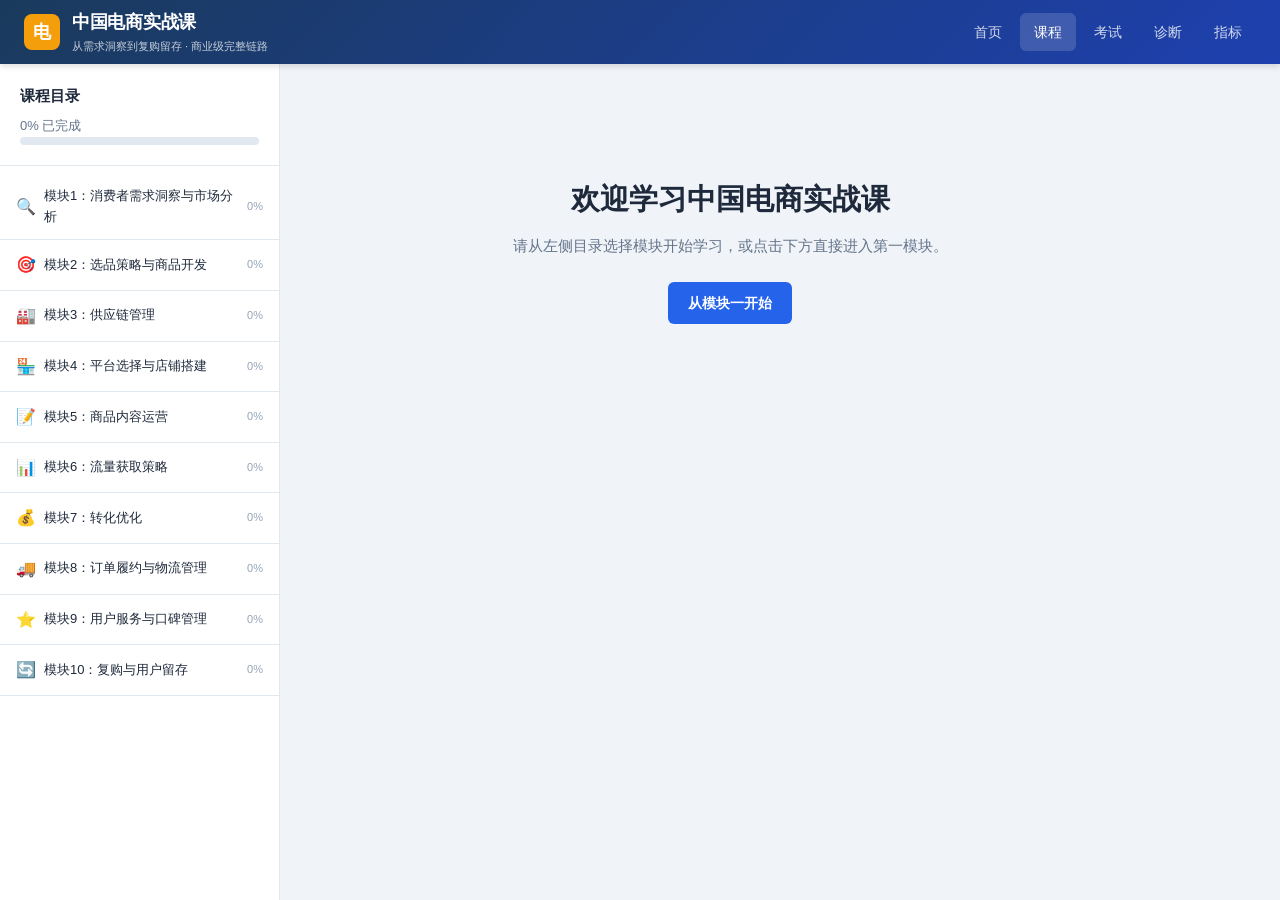
==== commit f2cf150a: "Add 延伸阅读 (further reading) to all 10 course modules - 4 curated items per module: 书籍/工具/平台/报告 mix - " ====
--- a/course.html
+++ b/course.html
@@ -155,7 +155,20 @@
       <ul>
         ${m.pitfalls.map(p => `<li>${p}</li>`).join('')}
       </ul>
-    </div>` : ''}
+    </div>
+
+    ${m.furtherReading && m.furtherReading.length ? `
+    <div class="module-reading">
+      <h3>📚 延伸阅读 & 实战工具</h3>
+      <div class="reading-grid">
+        ${m.furtherReading.map(r => `
+          <div class="reading-card">
+            <span class="reading-type reading-type-${r.type === '书籍' ? 'book' : r.type === '工具' ? 'tool' : r.type === '平台' ? 'platform' : 'report'}">${r.type}</span>
+            <div class="reading-title">${r.url ? `<a href="${r.url}" target="_blank" rel="noopener">${r.title}</a>` : r.title}</div>
+            <div class="reading-desc">${r.desc}</div>
+          </div>`).join('')}
+      </div>
+    </div>` : ''}` : ''}
 
     <div class="section-footer">
       <div class="nav-prev">
--- a/css/styles.css
+++ b/css/styles.css
@@ -1505,3 +1505,55 @@
 .dcp-card p { font-size:13px; color:var(--text-muted); }
 .dcp-more { display:flex; flex-direction:column; align-items:center; justify-content:center; text-align:center; gap:10px; background:linear-gradient(135deg,#eff6ff,#dbeafe); border:2px dashed var(--primary-light); }
 .dcp-icon { font-size:2rem; font-weight:900; color:var(--primary-light); }
+
+/* Diagnose filter bar */
+.diagnose-filters { background:var(--surface); border-radius:var(--radius-lg); padding:16px 20px; margin-bottom:24px; box-shadow:var(--shadow); display:flex; flex-wrap:wrap; gap:12px; align-items:center; }
+.filter-group { display:flex; align-items:center; gap:6px; flex-wrap:wrap; }
+.filter-label { font-size:13px; font-weight:600; color:var(--text-muted); white-space:nowrap; }
+.filter-btn { background:var(--bg); border:1.5px solid var(--border); border-radius:99px; padding:4px 12px; font-size:12px; font-weight:600; color:var(--text-muted); cursor:pointer; transition:all 0.15s; white-space:nowrap; }
+.filter-btn:hover { border-color:var(--primary-light); color:var(--primary); }
+.filter-btn.active { background:var(--primary); border-color:var(--primary); color:#fff; }
+.filter-summary { margin-left:auto; font-size:13px; color:var(--text-muted); font-weight:600; }
+@media (max-width:768px) { .diagnose-filters { flex-direction:column; align-items:flex-start; } .filter-summary { margin-left:0; } }
+
+/* Learning suggestion section */
+.section-light { background: #f8fafc; }
+.suggestion-grid { display:flex; flex-direction:column; gap:12px; }
+.sug-card { display:flex; align-items:center; gap:16px; background:var(--surface); border-radius:var(--radius-lg); padding:16px 20px; box-shadow:var(--shadow); border-left:4px solid var(--primary-light); }
+.sug-icon { font-size:1.8rem; flex-shrink:0; width:40px; text-align:center; }
+.sug-body { flex:1; min-width:0; }
+.sug-body h4 { font-size:15px; font-weight:700; margin-bottom:3px; }
+.sug-body p { font-size:13px; color:var(--text-muted); margin:0; }
+.sug-card .btn-sm { flex-shrink:0; white-space:nowrap; }
+@media (max-width:600px) { .sug-card { flex-wrap:wrap; } .sug-card .btn-sm { width:100%; text-align:center; } }
+
+/* Learning path selector */
+.path-grid { display:grid; grid-template-columns:repeat(auto-fit,minmax(260px,1fr)); gap:16px; margin-top:8px; }
+.path-card { background:var(--surface); border-radius:var(--radius-lg); padding:24px 20px; box-shadow:var(--shadow); cursor:pointer; transition:all 0.2s; border:2px solid transparent; }
+.path-card:hover { transform:translateY(-3px); box-shadow:var(--shadow-lg); border-color:var(--primary-light); }
+.path-card.selected { border-color:var(--primary); background:linear-gradient(135deg,#eff6ff,#fff); }
+.path-icon { font-size:2rem; margin-bottom:10px; }
+.path-card h3 { font-size:15px; font-weight:700; margin-bottom:6px; }
+.path-desc { font-size:13px; color:var(--text-muted); margin-bottom:14px; line-height:1.5; }
+.path-modules { display:flex; flex-wrap:wrap; align-items:center; gap:4px; margin-bottom:14px; }
+.pm-tag { background:var(--primary); color:#fff; border-radius:99px; padding:2px 9px; font-size:11px; font-weight:700; }
+.pm-arrow { font-size:11px; color:var(--text-muted); }
+.path-start { font-size:13px; font-weight:700; color:var(--primary); }
+.path-card.selected .path-start::before { content:"✓ 已选择 · "; }
+@media (max-width:600px) { .path-grid { grid-template-columns:1fr; } }
+
+/* Further reading section in course */
+.module-reading { margin-top:28px; padding:20px; background:#f0fdf4; border-radius:var(--radius-lg); border-left:4px solid #16a34a; }
+.module-reading h3 { font-size:15px; font-weight:700; margin-bottom:14px; color:#15803d; }
+.reading-grid { display:grid; grid-template-columns:repeat(auto-fill,minmax(220px,1fr)); gap:12px; }
+.reading-card { background:#fff; border-radius:var(--radius); padding:14px; box-shadow:0 1px 3px rgba(0,0,0,.07); }
+.reading-type { display:inline-block; border-radius:99px; padding:2px 9px; font-size:11px; font-weight:700; margin-bottom:7px; }
+.reading-type-book { background:#dbeafe; color:#1d4ed8; }
+.reading-type-tool { background:#d1fae5; color:#065f46; }
+.reading-type-platform { background:#ede9fe; color:#5b21b6; }
+.reading-type-report { background:#fef3c7; color:#92400e; }
+.reading-title { font-size:13px; font-weight:700; margin-bottom:5px; }
+.reading-title a { color:var(--primary); text-decoration:none; }
+.reading-title a:hover { text-decoration:underline; }
+.reading-desc { font-size:12px; color:var(--text-muted); line-height:1.5; }
+@media (max-width:600px) { .reading-grid { grid-template-columns:1fr; } }
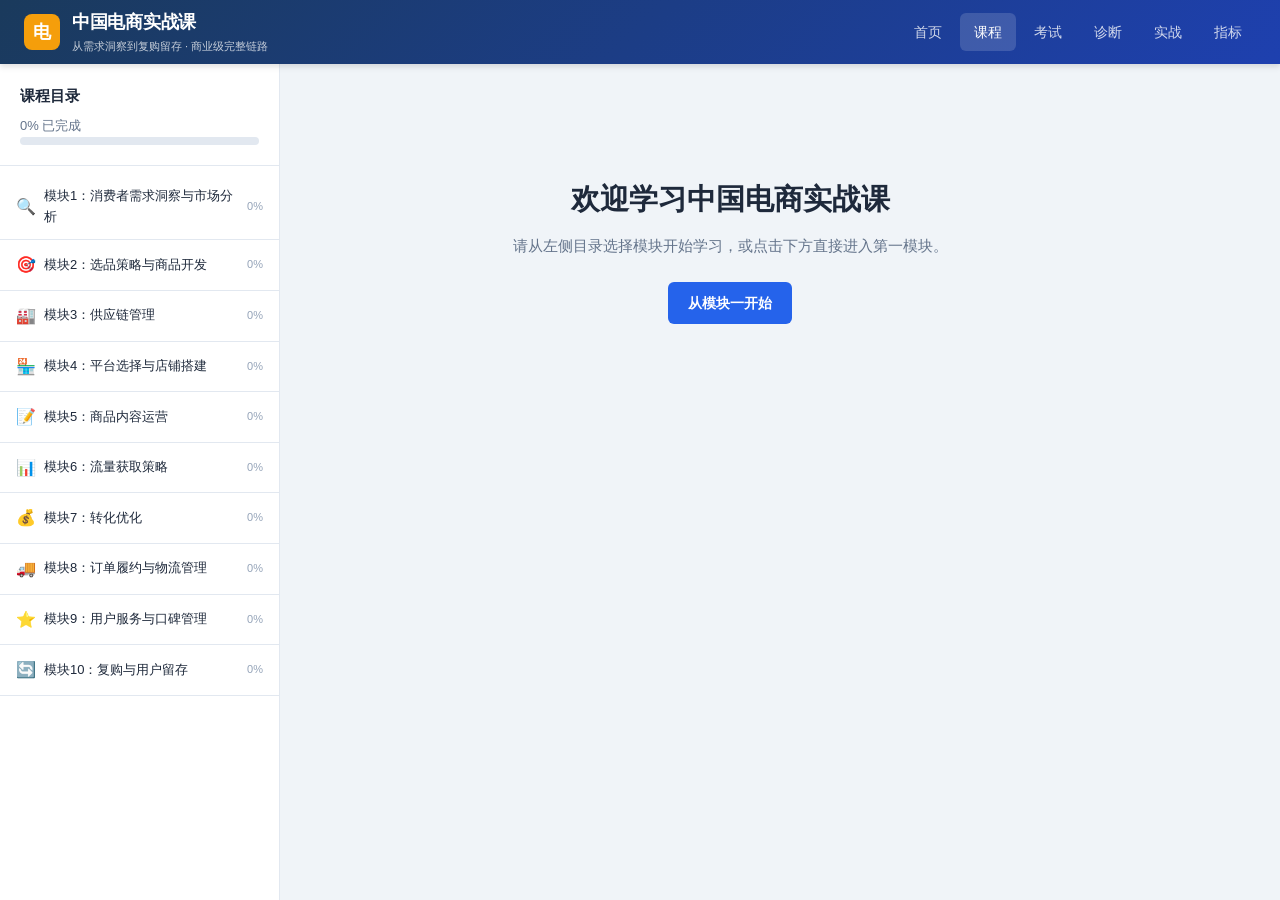
==== commit d05c6230: "Add 实战挑战 practice page (7 step-by-step challenges) New page: practice.html — 从选品调研到利润复盘的完整实操路线 - 挑战0" ====
--- a/course.html
+++ b/course.html
@@ -21,6 +21,7 @@
     <a href="course.html" class="nav-link active">课程</a>
     <a href="exam.html" class="nav-link">考试</a>
     <a href="diagnose.html" class="nav-link">诊断</a>
+    <a href="practice.html" class="nav-link">实战</a>
     <a href="metrics.html" class="nav-link">指标</a>
   </nav>
 </header>
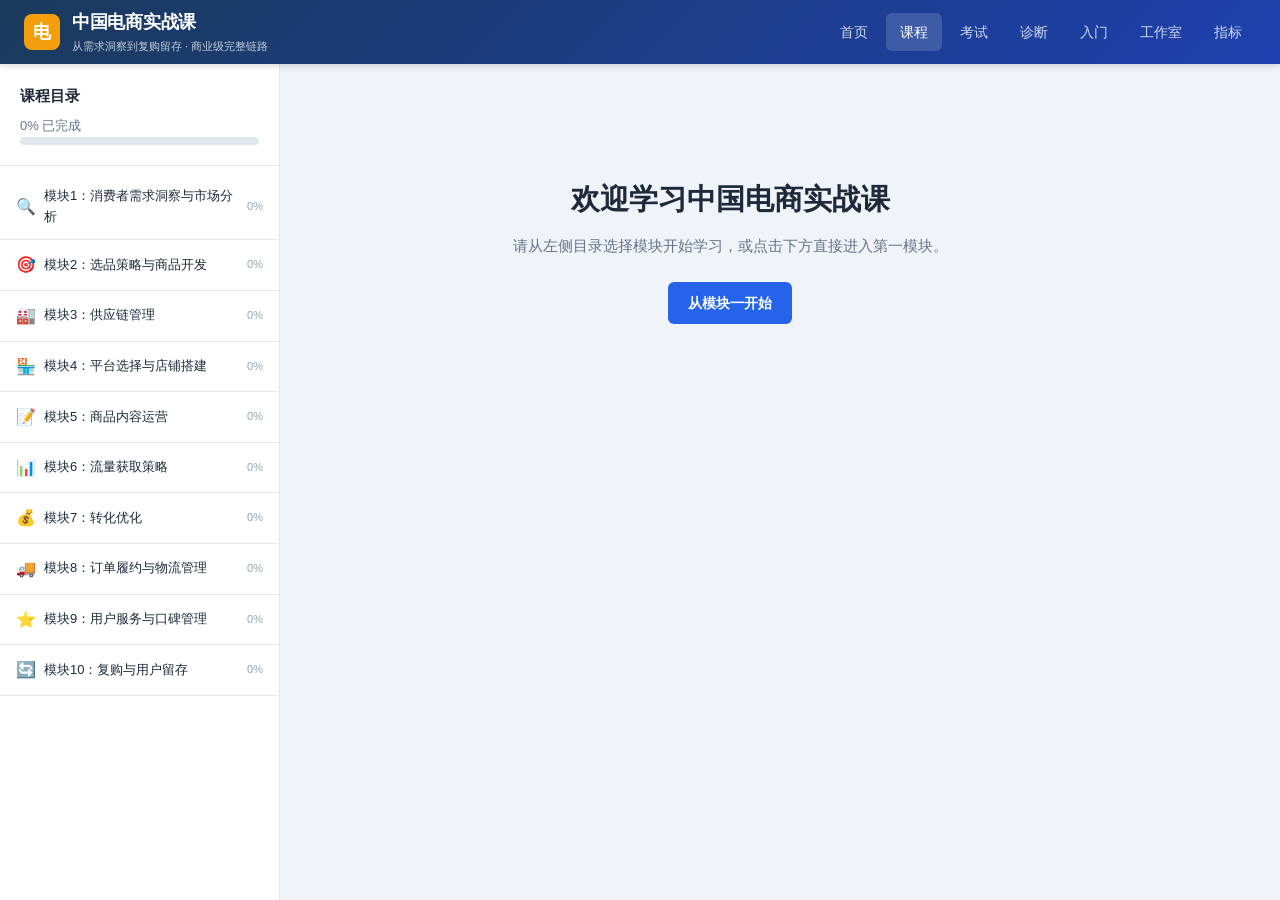
==== commit 725cb6c7: "Add studio.html — 90天工作室级深度课程，更新全站导航 新增 studio.html：90天副业电商工作室作战手册 - 4个阶段 + KPI门槛（试卖3单→¥5000→¥10000→" ====
--- a/course.html
+++ b/course.html
@@ -21,7 +21,8 @@
     <a href="course.html" class="nav-link active">课程</a>
     <a href="exam.html" class="nav-link">考试</a>
     <a href="diagnose.html" class="nav-link">诊断</a>
-    <a href="practice.html" class="nav-link">实战</a>
+    <a href="practice.html" class="nav-link">入门</a>
+    <a href="studio.html" class="nav-link">工作室</a>
     <a href="metrics.html" class="nav-link">指标</a>
   </nav>
 </header>
@@ -169,7 +170,33 @@
             <div class="reading-desc">${r.desc}</div>
           </div>`).join('')}
       </div>
-    </div>` : ''}` : ''}
+    </div>` : ''}
+
+    ${(() => {
+      const practiceMap = {
+        1: { challenge: 0, title: '挑战0：选品调研', desc: '用拼多多+1688免费工具，找到毛利率>30%的商品，完成你的第一份选品分析表' },
+        2: { challenge: 0, title: '挑战0：选品调研', desc: '把本模块的选品方法论付诸实践——找到一个有数据支撑的真实选品方向' },
+        3: { challenge: 4, title: '挑战4：拼多多开店', desc: '从申办个体执照到商品上架，走完完整的供应商对接→平台入驻→备货流程' },
+        4: { challenge: 4, title: '挑战4：拼多多开店', desc: '把平台选择理论落地——完成拼多多个体店铺入驻、上架第一款商品' },
+        5: { challenge: 7, title: '挑战7：小红书种草', desc: '发布一篇「非广告感」图文笔记，用内容运营理论驱动真实流量——目标500+浏览，1条购买私信' },
+        6: { challenge: 5, title: '挑战5：付费投放入门', desc: '用¥50在拼多多完成第一次搜索广告投放，3天后根据ROI数据决策是否继续' },
+        7: { challenge: 5, title: '挑战5：付费投放入门', desc: '把转化优化理论用在真实广告数据上——分析CTR/转化率找到详情页瓶颈' },
+        8: { challenge: 1, title: '挑战1：闲鱼首单', desc: '从拍照、打包到发货，走一遍完整的履约流程，感受每个环节的时间和成本' },
+        9: { challenge: 3, title: '挑战3：微信私域首单', desc: '通过私域运营完成一笔销售，体验口碑传播如何在真实关系网中运作' },
+        10: { challenge: 3, title: '挑战3：微信私域首单', desc: '把复购留存理论实操化——建立你的第一批私域客户，完成微信首单' }
+      };
+      const p = practiceMap[moduleId];
+      return p ? `
+      <div class="practice-cta-box">
+        <div class="practice-cta-icon">🚀</div>
+        <div class="practice-cta-body">
+          <div class="practice-cta-label">配套实战挑战</div>
+          <div class="practice-cta-title">${p.title}</div>
+          <div class="practice-cta-desc">${p.desc}</div>
+        </div>
+        <a href="practice.html#challenge-${p.challenge}" class="practice-cta-btn">去做这个挑战 →</a>
+      </div>` : '';
+    })()}` : ''}
 
     <div class="section-footer">
       <div class="nav-prev">
--- a/css/styles.css
+++ b/css/styles.css
@@ -1557,3 +1557,37 @@
 .reading-title a:hover { text-decoration:underline; }
 .reading-desc { font-size:12px; color:var(--text-muted); line-height:1.5; }
 @media (max-width:600px) { .reading-grid { grid-template-columns:1fr; } }
+
+/* ===== PRACTICE CTA (course.html → practice.html bridge) ===== */
+.practice-cta-box {
+  display: flex;
+  align-items: center;
+  gap: 16px;
+  background: linear-gradient(135deg, #f0fff4, #dcfce7);
+  border: 2px solid #22c55e;
+  border-radius: 12px;
+  padding: 18px 20px;
+  margin: 24px 0 8px;
+}
+.practice-cta-icon { font-size: 2rem; flex-shrink: 0; }
+.practice-cta-body { flex: 1; }
+.practice-cta-label { font-size: .72rem; font-weight: 700; color: #15803d; text-transform: uppercase; letter-spacing: .05em; margin-bottom: 4px; }
+.practice-cta-title { font-size: 1rem; font-weight: 700; color: #166534; margin-bottom: 4px; }
+.practice-cta-desc { font-size: .85rem; color: #166534; opacity: .85; line-height: 1.5; }
+.practice-cta-btn {
+  background: #22c55e;
+  color: #fff;
+  border-radius: 8px;
+  padding: 10px 16px;
+  font-size: .85rem;
+  font-weight: 700;
+  text-decoration: none;
+  white-space: nowrap;
+  flex-shrink: 0;
+  transition: background .2s;
+}
+.practice-cta-btn:hover { background: #16a34a; }
+@media (max-width:600px) {
+  .practice-cta-box { flex-direction: column; text-align: center; }
+  .practice-cta-btn { width: 100%; text-align: center; }
+}
